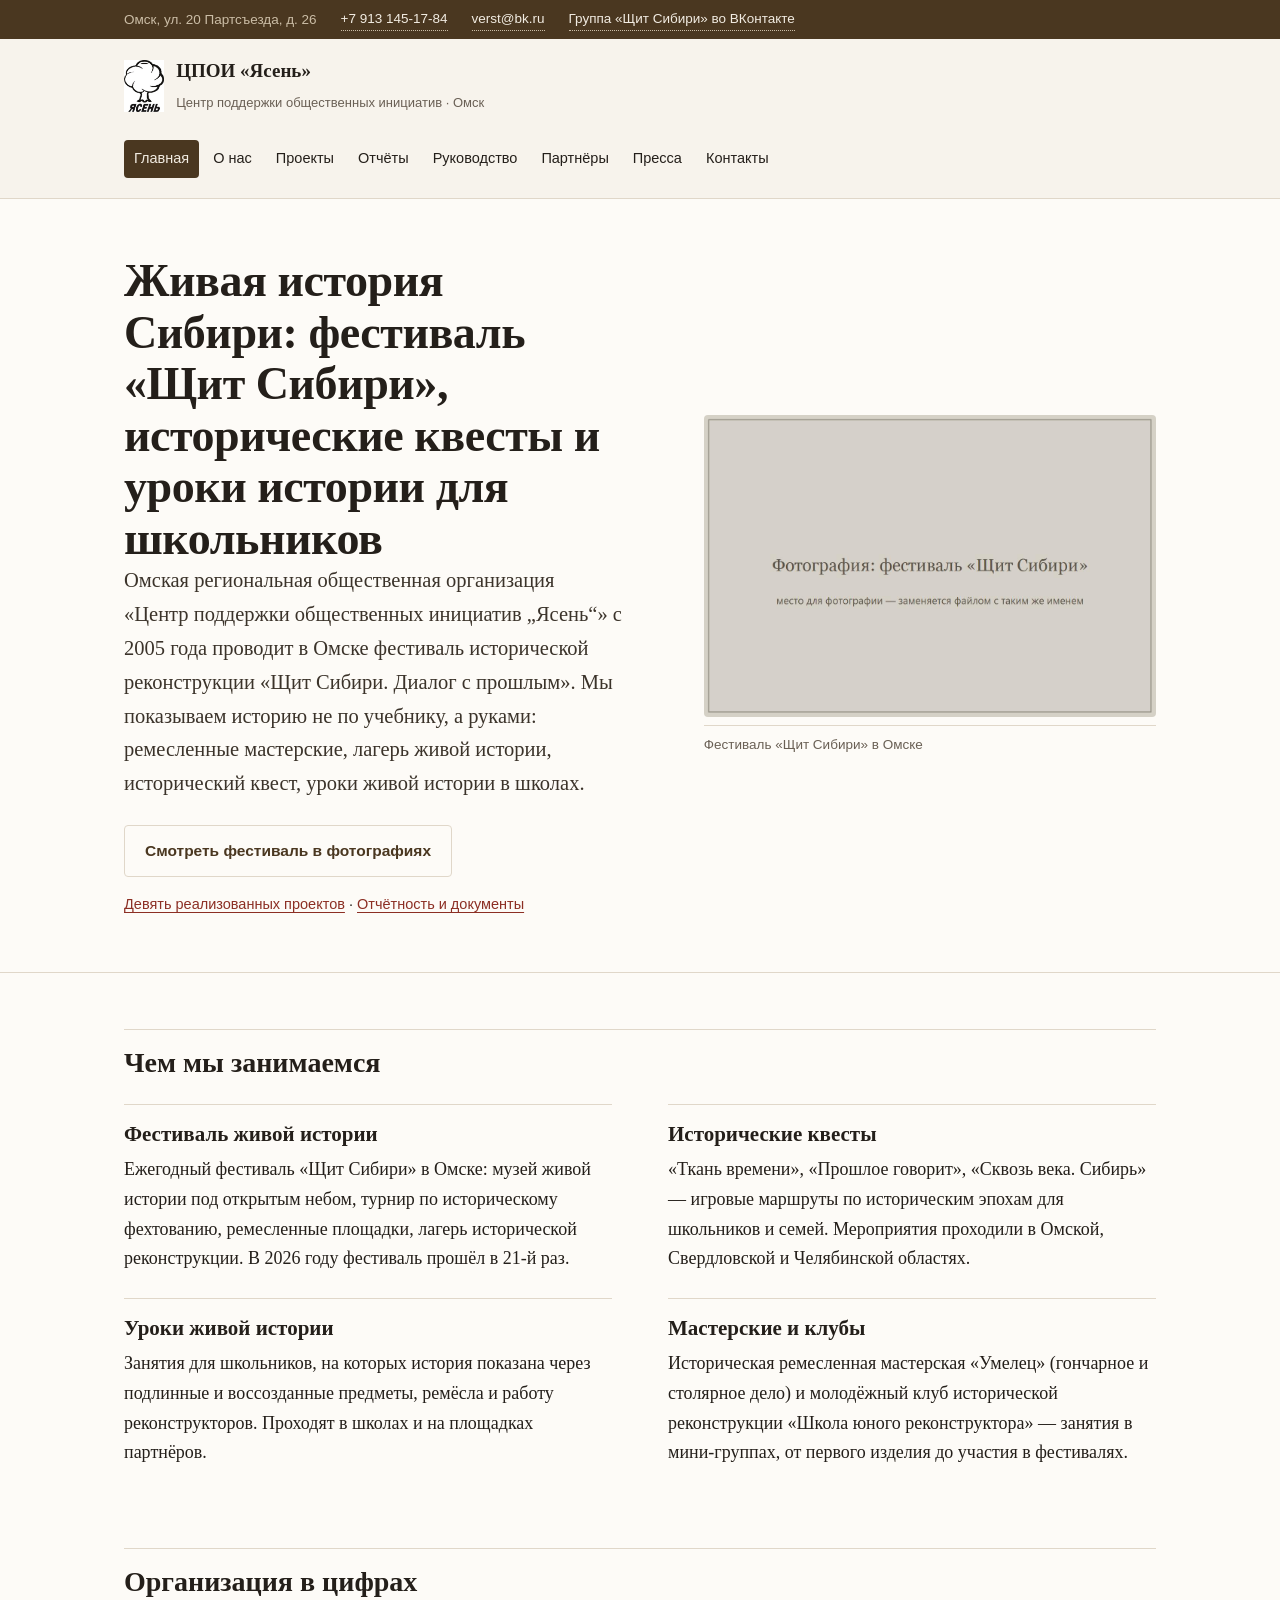
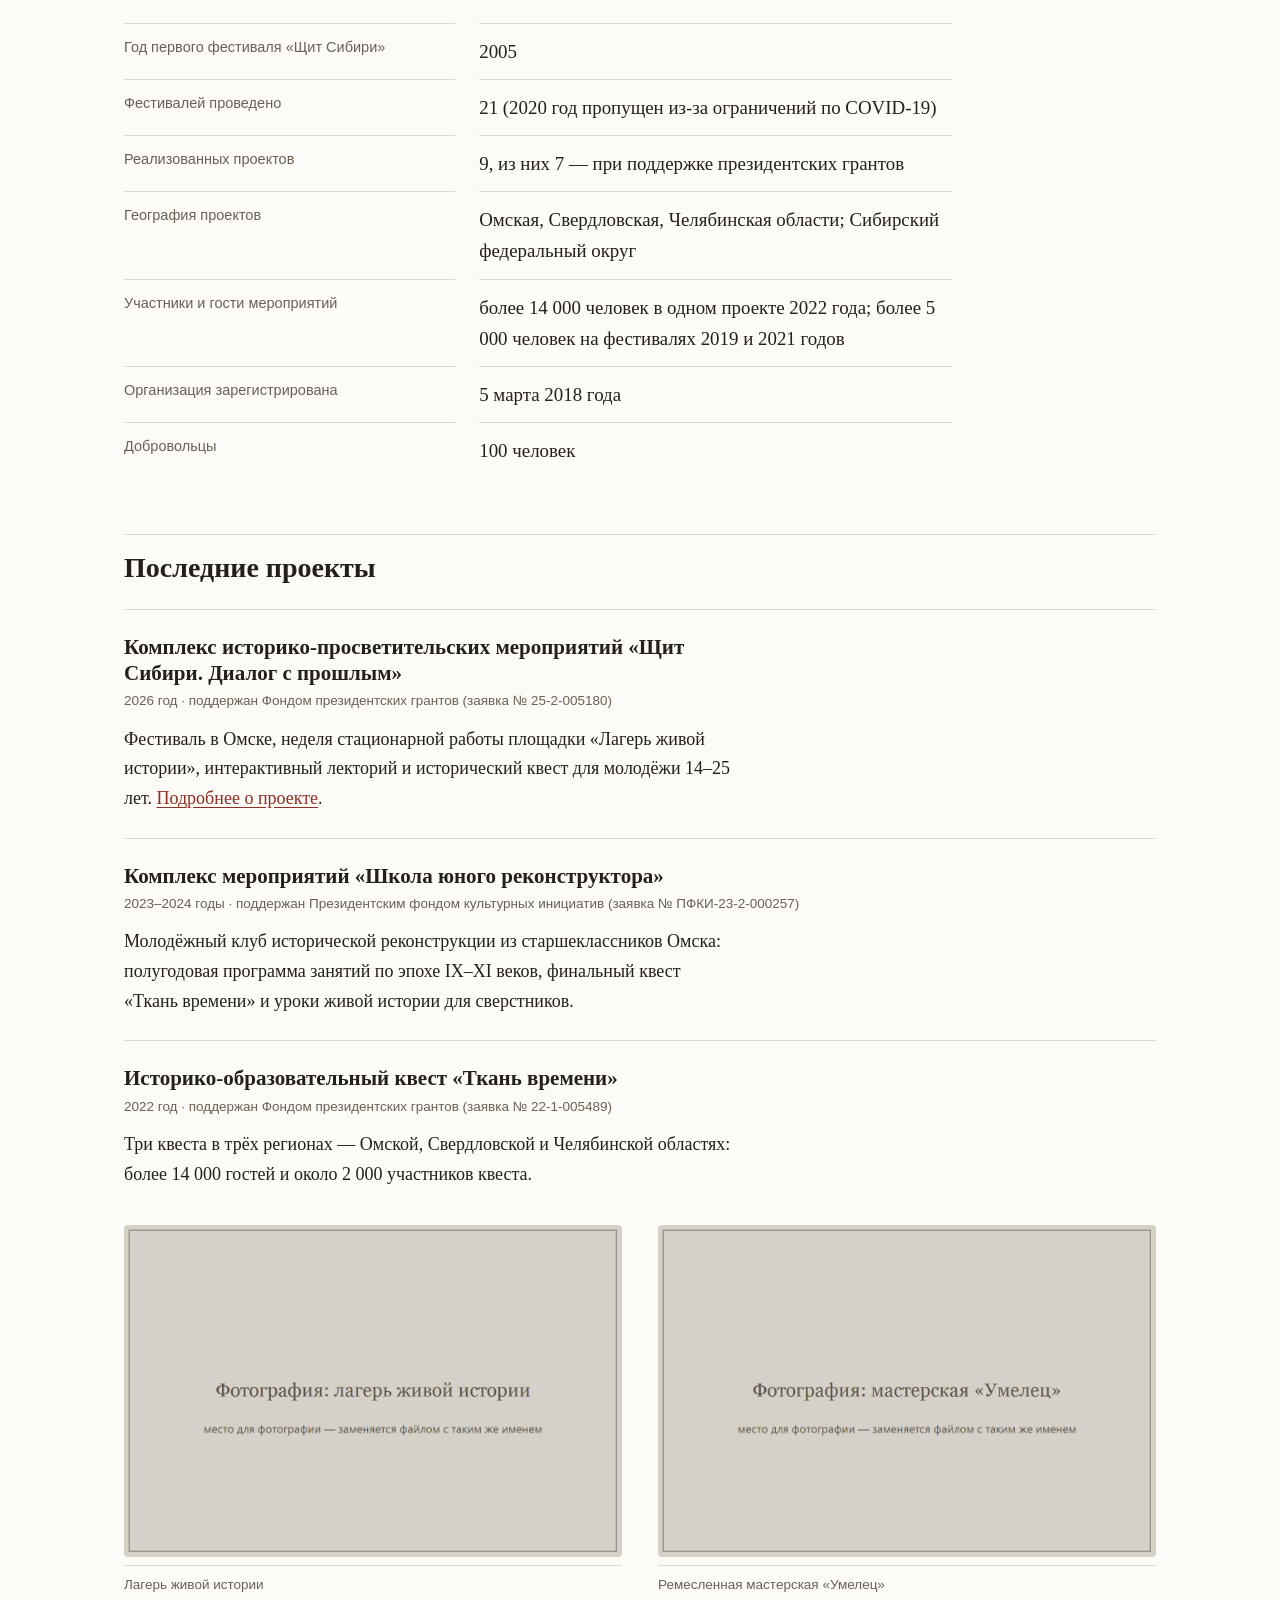
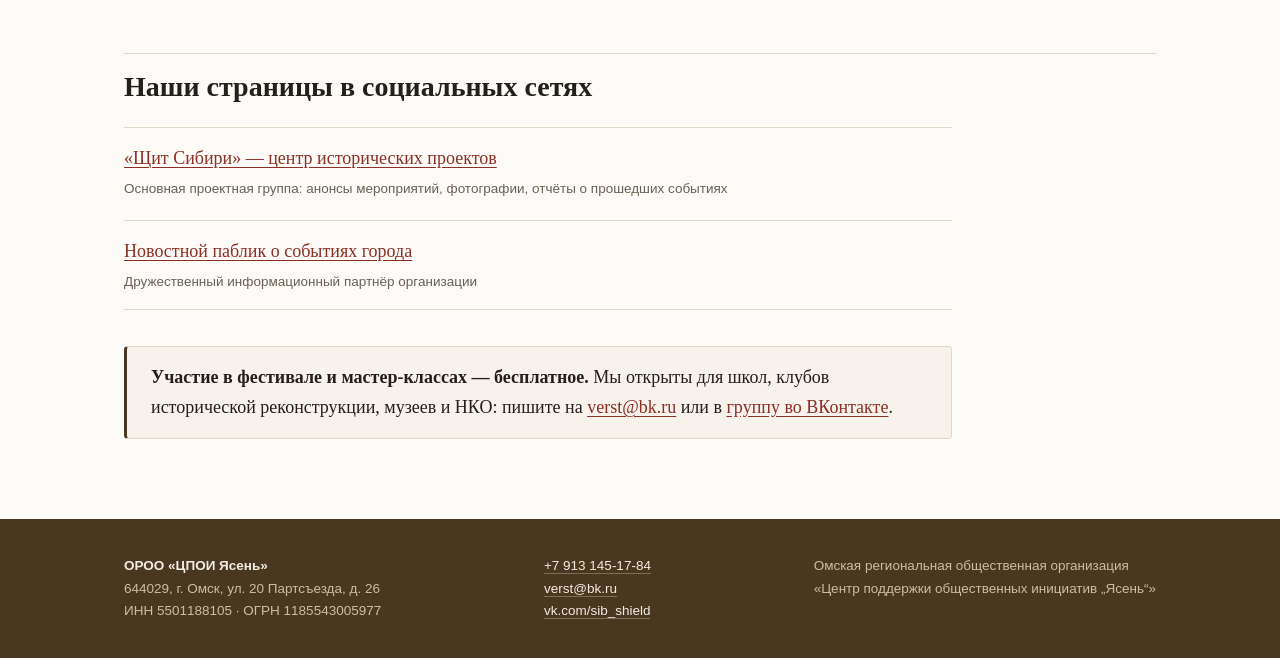
==== index.html @ 5ab06496 "Сайт по методике frontend-studio: направление «полевой дневник», снимок-вклейка с этикеткой, токены " ====
<!DOCTYPE html>
<html lang="ru">
<head>
<meta charset="utf-8">
<meta name="viewport" content="width=device-width, initial-scale=1">
<title>ОРОО «ЦПОИ Ясень» — Центр поддержки общественных инициатив, Омск</title>
<meta name="description" content="Омская региональная общественная организация «Центр поддержки общественных инициатив Ясень»: фестиваль живой истории «Щит Сибири», исторические квесты, уроки живой истории и ремесленные мастерские в Омске с 2005 года.">
<link rel="canonical" href="https://jasen55.ru/">
<meta property="og:locale" content="ru_RU">
<meta property="og:site_name" content="ОРОО «ЦПОИ Ясень»">
<meta property="og:type" content="website">
<meta property="og:url" content="https://jasen55.ru/">
<meta property="og:title" content="ОРОО «ЦПОИ Ясень» — Центр поддержки общественных инициатив, Омск">
<meta property="og:description" content="Омская региональная общественная организация «Центр поддержки общественных инициатив Ясень»: фестиваль живой истории «Щит Сибири», исторические квесты, уроки живой истории и ремесленные мастерские в Омске с 2005 года.">
<meta property="og:image" content="https://jasen55.ru/img/fest-1.jpg">
<meta property="og:image:alt" content="Фестиваль «Щит Сибири» в Омске">
<link rel="stylesheet" href="style.css">
</head>
<body>
<a class="skip" href="#content">Перейти к содержанию</a>

<div class="top">
  <div class="wrap">
    <span>Омск, ул. 20 Партсъезда, д. 26</span>
    <a href="tel:+79131451784">+7 913 145-17-84</a>
    <a href="mailto:verst@bk.ru">verst@bk.ru</a>
    <a href="https://vk.com/sib_shield">Группа «Щит Сибири» во ВКонтакте</a>
  </div>
</div>

<header class="site">
  <div class="wrap">
    <div class="brand">
      <img class="mark" src="img/logo.jpg" alt="Логотип ОРОО «ЦПОИ Ясень»" width="50" height="65">
      <div>
        <b>ЦПОИ «Ясень»</b>
        <span>Центр поддержки общественных инициатив · Омск</span>
      </div>
    </div>
    <nav class="main">
      <ul>
        <li><a href="index.html" aria-current="page">Главная</a></li>
        <li><a href="o-nas.html">О нас</a></li>
        <li><a href="proekty.html">Проекты</a></li>
        <li><a href="otchety.html">Отчёты</a></li>
        <li><a href="upravlenie.html">Руководство</a></li>
        <li><a href="partnery.html">Партнёры</a></li>
        <li><a href="pressa.html">Пресса</a></li>
        <li><a href="kontakty.html">Контакты</a></li>
      </ul>
    </nav>
  </div>
</header>

<section class="hero">
  <div class="wrap">
    <div class="hero-text">
      <h1>Живая история Сибири: фестиваль «Щит Сибири», исторические квесты и уроки истории для школьников</h1>
      <p class="lead">Омская региональная общественная организация «Центр поддержки общественных инициатив „Ясень“» с 2005 года проводит в Омске фестиваль исторической реконструкции «Щит Сибири. Диалог с прошлым». Мы показываем историю не по учебнику, а руками: ремесленные мастерские, лагерь живой истории, исторический квест, уроки живой истории в школах.</p>
      <p class="hero-actions">
        <a class="btn btn-quiet" href="https://vk.com/sib_shield">Смотреть фестиваль в фотографиях</a>
      </p>
      <p class="hero-links"><a href="proekty.html">Девять реализованных проектов</a> · <a href="otchety.html">Отчётность и документы</a></p>
    </div>
    <figure class="fig">
      <img src="img/fest-1.jpg" alt="Фестиваль «Щит Сибири» в Омске" width="1200" height="800">
      <figcaption>Фестиваль «Щит Сибири» в Омске</figcaption>
    </figure>
  </div>
</section>

<main id="content">
  <div class="wrap">

    <h2>Чем мы занимаемся</h2>
    <div class="entries">
      <div class="entry">
        <h3>Фестиваль живой истории</h3>
        <p>Ежегодный фестиваль «Щит Сибири» в Омске: музей живой истории под открытым небом, турнир по историческому фехтованию, ремесленные площадки, лагерь исторической реконструкции. В 2026 году фестиваль прошёл в 21-й раз.</p>
      </div>
      <div class="entry">
        <h3>Исторические квесты</h3>
        <p>«Ткань времени», «Прошлое говорит», «Сквозь века. Сибирь» — игровые маршруты по историческим эпохам для школьников и семей. Мероприятия проходили в Омской, Свердловской и Челябинской областях.</p>
      </div>
      <div class="entry">
        <h3>Уроки живой истории</h3>
        <p>Занятия для школьников, на которых история показана через подлинные и воссозданные предметы, ремёсла и работу реконструкторов. Проходят в школах и на площадках партнёров.</p>
      </div>
      <div class="entry">
        <h3>Мастерские и клубы</h3>
        <p>Историческая ремесленная мастерская «Умелец» (гончарное и столярное дело) и молодёжный клуб исторической реконструкции «Школа юного реконструктора» — занятия в мини-группах, от первого изделия до участия в фестивалях.</p>
      </div>
    </div>

    <h2>Организация в цифрах</h2>
    <dl class="facts">
      <dt>Год первого фестиваля «Щит Сибири»</dt><dd>2005</dd>
      <dt>Фестивалей проведено</dt><dd>21 (2020 год пропущен из-за ограничений по COVID-19)</dd>
      <dt>Реализованных проектов</dt><dd>9, из них 7 — при поддержке президентских грантов</dd>
      <dt>География проектов</dt><dd>Омская, Свердловская, Челябинская области; Сибирский федеральный округ</dd>
      <dt>Участники и гости мероприятий</dt><dd>более 14 000 человек в одном проекте 2022 года; более 5 000 человек на фестивалях 2019 и 2021 годов</dd>
      <dt>Организация зарегистрирована</dt><dd>5 марта 2018 года</dd>
      <dt>Добровольцы</dt><dd>100 человек</dd>
    </dl>

    <h2>Последние проекты</h2>

    <div class="project">
      <h3>Комплекс историко-просветительских мероприятий «Щит Сибири. Диалог с прошлым»</h3>
      <div class="meta">2026 год · поддержан Фондом президентских грантов (заявка № 25-2-005180)</div>
      <p>Фестиваль в Омске, неделя стационарной работы площадки «Лагерь живой истории», интерактивный лекторий и исторический квест для молодёжи 14–25 лет. <a href="proekty.html">Подробнее о проекте</a>.</p>
    </div>

    <div class="project">
      <h3>Комплекс мероприятий «Школа юного реконструктора»</h3>
      <div class="meta">2023–2024 годы · поддержан Президентским фондом культурных инициатив (заявка № ПФКИ-23-2-000257)</div>
      <p>Молодёжный клуб исторической реконструкции из старшеклассников Омска: полугодовая программа занятий по эпохе IX–XI веков, финальный квест «Ткань времени» и уроки живой истории для сверстников.</p>
    </div>

    <div class="project">
      <h3>Историко-образовательный квест «Ткань времени»</h3>
      <div class="meta">2022 год · поддержан Фондом президентских грантов (заявка № 22-1-005489)</div>
      <p>Три квеста в трёх регионах — Омской, Свердловской и Челябинской областях: более 14 000 гостей и около 2 000 участников квеста.</p>
    </div>

    <div class="strip">
      <figure class="fig">
        <img src="img/lager.jpg" alt="Лагерь живой истории" width="1200" height="800">
        <figcaption>Лагерь живой истории</figcaption>
      </figure>
      <figure class="fig">
        <img src="img/master.jpg" alt="Ремесленная мастерская «Умелец»" width="1200" height="800">
        <figcaption>Ремесленная мастерская «Умелец»</figcaption>
      </figure>
    </div>

    <h2>Наши страницы в социальных сетях</h2>
    <ul class="links">
      <li><a href="https://vk.com/sib_shield">«Щит Сибири» — центр исторических проектов</a><span class="src">Основная проектная группа: анонсы мероприятий, фотографии, отчёты о прошедших событиях</span></li>
      <li><a href="https://vk.com/hobbyomsk">Новостной паблик о событиях города</a><span class="src">Дружественный информационный партнёр организации</span></li>
    </ul>

    <div class="note">
      <b>Участие в фестивале и мастер-классах — бесплатное.</b> Мы открыты для школ, клубов исторической реконструкции, музеев и НКО: пишите на <a href="mailto:verst@bk.ru">verst@bk.ru</a> или в <a href="https://vk.com/sib_shield">группу во ВКонтакте</a>.
    </div>

  </div>
</main>

<footer class="site">
  <div class="wrap">
    <div>
      <b>ОРОО «ЦПОИ Ясень»</b><br>
      644029, г. Омск, ул. 20 Партсъезда, д. 26<br>
      ИНН 5501188105 · ОГРН 1185543005977
    </div>
    <div>
      <a href="tel:+79131451784">+7 913 145-17-84</a><br>
      <a href="mailto:verst@bk.ru">verst@bk.ru</a><br>
      <a href="https://vk.com/sib_shield">vk.com/sib_shield</a>
    </div>
    <div class="small">
      Омская региональная общественная организация<br>
      «Центр поддержки общественных инициатив „Ясень“»
    </div>
  </div>
</footer>

</body>
</html>
---- style.css ----
/* ОРОО «ЦПОИ «Ясень» — jasen_2. Система: «полевой дневник».
   Без внешних библиотек, шрифтов и JavaScript. Токены названы по роли, не по цвету. */

:root {
  /* цвет — по роли */
  --color-text: #241f1a;
  --color-text-muted: #6a6055;
  --color-surface: #fdfbf7;
  --color-surface-alt: #f7f3ec;
  --color-line: #e0d7c9;
  --color-action: #4a3720;
  --color-action-hover: #3a2b19;
  --color-accent: #8c2f24;
  --color-focus: #8c2f24;
  --color-on-dark: #f2ece2;
  --color-on-dark-muted: #cbbda6;

  /* шкала отступов */
  --space-1: 4px;
  --space-2: 8px;
  --space-3: 12px;
  --space-4: 16px;
  --space-5: 24px;
  --space-6: 36px;
  --space-7: 56px;
  --space-8: 80px;

  /* прочее */
  --measure: 34em;            /* узкая колонка текста, около 68 знаков */
  --wide: 46em;               /* колонка для списков и колонки фактов */
  --wrap: 1080px;
  --radius: 4px;
  --hairline: 1px solid var(--color-line);
  --font-text: "PT Serif", Georgia, "Times New Roman", serif;
  --font-ui: "Segoe UI", Tahoma, sans-serif;
}

* { box-sizing: border-box; }

html { scroll-behavior: smooth; }

body {
  margin: 0;
  font-family: var(--font-text);
  font-size: clamp(16.5px, 0.45vw + 15px, 18px);
  line-height: 1.65;
  color: var(--color-text);
  background: var(--color-surface-alt);
  -webkit-text-size-adjust: 100%;
}

img { max-width: 100%; height: auto; display: block; }

a { color: var(--color-accent); text-underline-offset: 3px; }

h1, h2, h3 { color: var(--color-text); margin: 0; }
h1 { font-size: clamp(28px, 3.2vw + 16px, 46px); letter-spacing: -0.01em; line-height: 1.12; }
h2 { font-size: clamp(21px, 1.5vw + 15px, 28px); line-height: 1.2; }
h3 { font-size: clamp(18px, 0.8vw + 14px, 21px); line-height: 1.25; }

p { margin: 0 0 var(--space-4); }
ul, ol { margin: 0 0 var(--space-4); padding-left: var(--space-5); }
li { margin-bottom: var(--space-1); }

main p, main ul, main ol, .hero .lead { max-width: var(--measure); }

.wrap { max-width: var(--wrap); margin: 0 auto; padding: 0 var(--space-5); }

/* ── полоса контактов ─────────────────────────────────────────────── */
.top {
  background: var(--color-action);
  color: var(--color-on-dark-muted);
  font-family: var(--font-ui);
  font-size: 13.5px;
}
.top .wrap { display: flex; flex-wrap: wrap; align-items: center; gap: var(--space-1) var(--space-5); padding-top: var(--space-2); padding-bottom: var(--space-2); }
.top a { color: var(--color-on-dark); text-decoration: none; border-bottom: 1px dotted var(--color-on-dark-muted); }

/* ── шапка ────────────────────────────────────────────────────────── */
header.site { background: var(--color-surface-alt); border-bottom: var(--hairline); }
header.site .wrap {
  display: flex; align-items: center; justify-content: space-between;
  gap: var(--space-5); flex-wrap: wrap;
  padding-top: var(--space-4); padding-bottom: var(--space-4);
}
.brand { display: flex; align-items: center; gap: var(--space-3); }
.brand .mark { height: 52px; width: auto; flex: 0 0 auto; }
.brand b { display: block; font-size: 19px; }
.brand span { font-family: var(--font-ui); font-size: 13px; color: var(--color-text-muted); }

nav.main { font-family: var(--font-ui); }
nav.main ul { list-style: none; display: flex; flex-wrap: wrap; gap: var(--space-1); margin: 0; padding: 0; }
nav.main a {
  display: block; padding: 7px 10px; border-radius: var(--radius);
  font-size: 14.5px; color: var(--color-text); text-decoration: none;
}
nav.main a:hover { background: #ece4d7; }
nav.main a[aria-current="page"] { background: var(--color-action); color: var(--color-on-dark); }

/* ── первый экран ─────────────────────────────────────────────────── */
.hero { background: var(--color-surface); border-bottom: var(--hairline); }
.hero .wrap {
  display: grid; gap: var(--space-6);
  padding-top: var(--space-7); padding-bottom: var(--space-7);
}
.hero .lead { font-size: clamp(17.5px, 0.7vw + 15px, 20.5px); color: #3b332a; }
@media (min-width: 860px) {
  .hero .wrap { grid-template-columns: minmax(0, 1.05fr) minmax(0, 0.95fr); align-items: center; gap: var(--space-8); }
}
.hero-actions { display: flex; flex-wrap: wrap; gap: var(--space-3); margin: var(--space-5) 0 var(--space-4); }
.hero-links { font-family: var(--font-ui); font-size: 14.5px; margin: 0; }

/* ── содержимое ───────────────────────────────────────────────────── */
main { background: var(--color-surface); }
main .wrap { padding-top: var(--space-7); padding-bottom: var(--space-8); }
main h2 { border-top: var(--hairline); padding-top: var(--space-4); margin: var(--space-7) 0 var(--space-5); }
main h2:first-child { margin-top: 0; }

/* ── снимок-вклейка с этикеткой: выразительный приём системы ──────── */
.fig { margin: 0; }
.fig img { border-radius: var(--radius); }
.fig figcaption {
  margin-top: var(--space-2); padding-top: var(--space-2);
  border-top: var(--hairline);
  font-family: var(--font-ui); font-size: 13.5px; color: var(--color-text-muted);
}
.strip { display: grid; gap: var(--space-5); margin: var(--space-6) 0 0; }
@media (min-width: 700px) { .strip { grid-template-columns: 1fr 1fr; gap: var(--space-6); } }

/* ── направления работы: плотный список, а не карточки ────────────── */
.entries { display: grid; gap: 0; }
@media (min-width: 760px) { .entries { grid-template-columns: 1fr 1fr; column-gap: var(--space-7); } }
.entry { padding: var(--space-4) 0 var(--space-5); border-top: var(--hairline); }
.entry h3 { margin-bottom: var(--space-2); }
.entry p { margin: 0; }

/* ── колонка фактов: список определений, а не таблица ─────────────── */
.facts { margin: var(--space-5) 0 0; max-width: var(--wide); }
.facts dt {
  padding: var(--space-3) 0 var(--space-1); border-top: var(--hairline);
  font-family: var(--font-ui); font-size: 14.5px; color: var(--color-text-muted);
}
.facts dd {
  margin: 0; padding: 0 0 var(--space-3);
  font-variant-numeric: tabular-nums; font-size: 1.05em;
}
@media (min-width: 700px) {
  .facts { display: grid; grid-template-columns: minmax(210px, 40%) 1fr; column-gap: var(--space-5); }
  .facts dt, .facts dd { padding: var(--space-3) 0; }
  .facts dd { border-top: var(--hairline); }
}

/* ── проекты ──────────────────────────────────────────────────────── */
.project { padding-top: var(--space-5); margin-top: var(--space-5); border-top: var(--hairline); }
.project h3 { margin-bottom: var(--space-1); max-width: 30em; }
.project .meta {
  font-family: var(--font-ui); font-size: 13.5px; color: var(--color-text-muted);
  margin-bottom: var(--space-3);
}
.project p { margin-bottom: 0; }

/* ── списки ссылок ────────────────────────────────────────────────── */
.links { list-style: none; padding: 0; margin: var(--space-5) 0 0; max-width: var(--wide); }
.links li { padding: var(--space-4) 0; border-top: var(--hairline); }
.links li:last-child { border-bottom: var(--hairline); }
.links a { text-decoration-thickness: 1px; }
.links .src {
  display: block; margin-top: var(--space-1);
  font-family: var(--font-ui); font-size: 13.5px; color: var(--color-text-muted);
}

/* ── галерея на «Проектах» ────────────────────────────────────────── */
.gallery { display: grid; gap: var(--space-5); margin: var(--space-5) 0 0; }
@media (min-width: 700px) { .gallery { grid-template-columns: 1fr 1fr; } }
@media (min-width: 1000px) { .gallery { grid-template-columns: repeat(3, 1fr); } }
.gallery figure { margin: 0; }
.gallery img { border-radius: var(--radius); }
.gallery figcaption {
  margin-top: var(--space-2); padding-top: var(--space-2); border-top: var(--hairline);
  font-family: var(--font-ui); font-size: 13.5px; color: var(--color-text-muted);
}

/* ── выделение ────────────────────────────────────────────────────── */
.note {
  max-width: var(--wide); margin: var(--space-6) 0 0;
  padding: var(--space-4) var(--space-5);
  background: var(--color-surface-alt);
  border: var(--hairline); border-left: 3px solid var(--color-action);
  border-radius: var(--radius);
}
.note p:last-child { margin-bottom: 0; }

/* ── подвал ───────────────────────────────────────────────────────── */
footer.site {
  background: var(--color-action); color: var(--color-on-dark-muted);
  font-family: var(--font-ui); font-size: 13.5px;
}
footer.site .wrap {
  display: flex; flex-wrap: wrap; gap: var(--space-6); justify-content: space-between;
  padding-top: var(--space-6); padding-bottom: var(--space-6);
}
footer.site b { color: var(--color-on-dark); }
footer.site a { color: var(--color-on-dark); text-decoration: none; border-bottom: 1px solid rgba(242,236,226,.3); }

/* ── доступность ──────────────────────────────────────────────────── */
.skip {
  position: absolute; left: -9999px; top: 0; z-index: 20;
  background: var(--color-surface); color: var(--color-text);
  padding: var(--space-3) var(--space-4); font-family: var(--font-ui);
}
.skip:focus { left: var(--space-2); top: var(--space-2); }

:focus-visible { outline: 3px solid var(--color-focus); outline-offset: 2px; }
.top :focus-visible, footer.site :focus-visible { outline-color: var(--color-on-dark); }
nav.main a:focus-visible { outline-offset: 0; }

/* ── кнопка ───────────────────────────────────────────────────────── */
.btn {
  display: inline-block; padding: 12px 20px; border-radius: var(--radius);
  background: var(--color-action); color: var(--color-on-dark);
  text-decoration: none; font-family: var(--font-ui); font-size: 15.5px; font-weight: 600;
}
.btn:hover { background: var(--color-action-hover); }
.btn-quiet { background: transparent; color: var(--color-action); border: 1px solid var(--color-line); }
.btn-quiet:hover { background: #ece4d7; border-color: var(--color-text-muted); }

/* ── узкий экран ──────────────────────────────────────────────────── */
@media (max-width: 700px) {
  .brand .mark { height: 44px; }
  nav.main a { padding: 6px 8px; font-size: 14px; }
  .facts dt { padding-bottom: 2px; }
  .facts dd { padding-top: 0; }
}

/* ── движение — только если пользователь его не отключил ──────────── */
@media (prefers-reduced-motion: reduce) {
  html { scroll-behavior: auto; }
  *, *::before, *::after { animation-duration: .001ms !important; transition-duration: .001ms !important; }
}
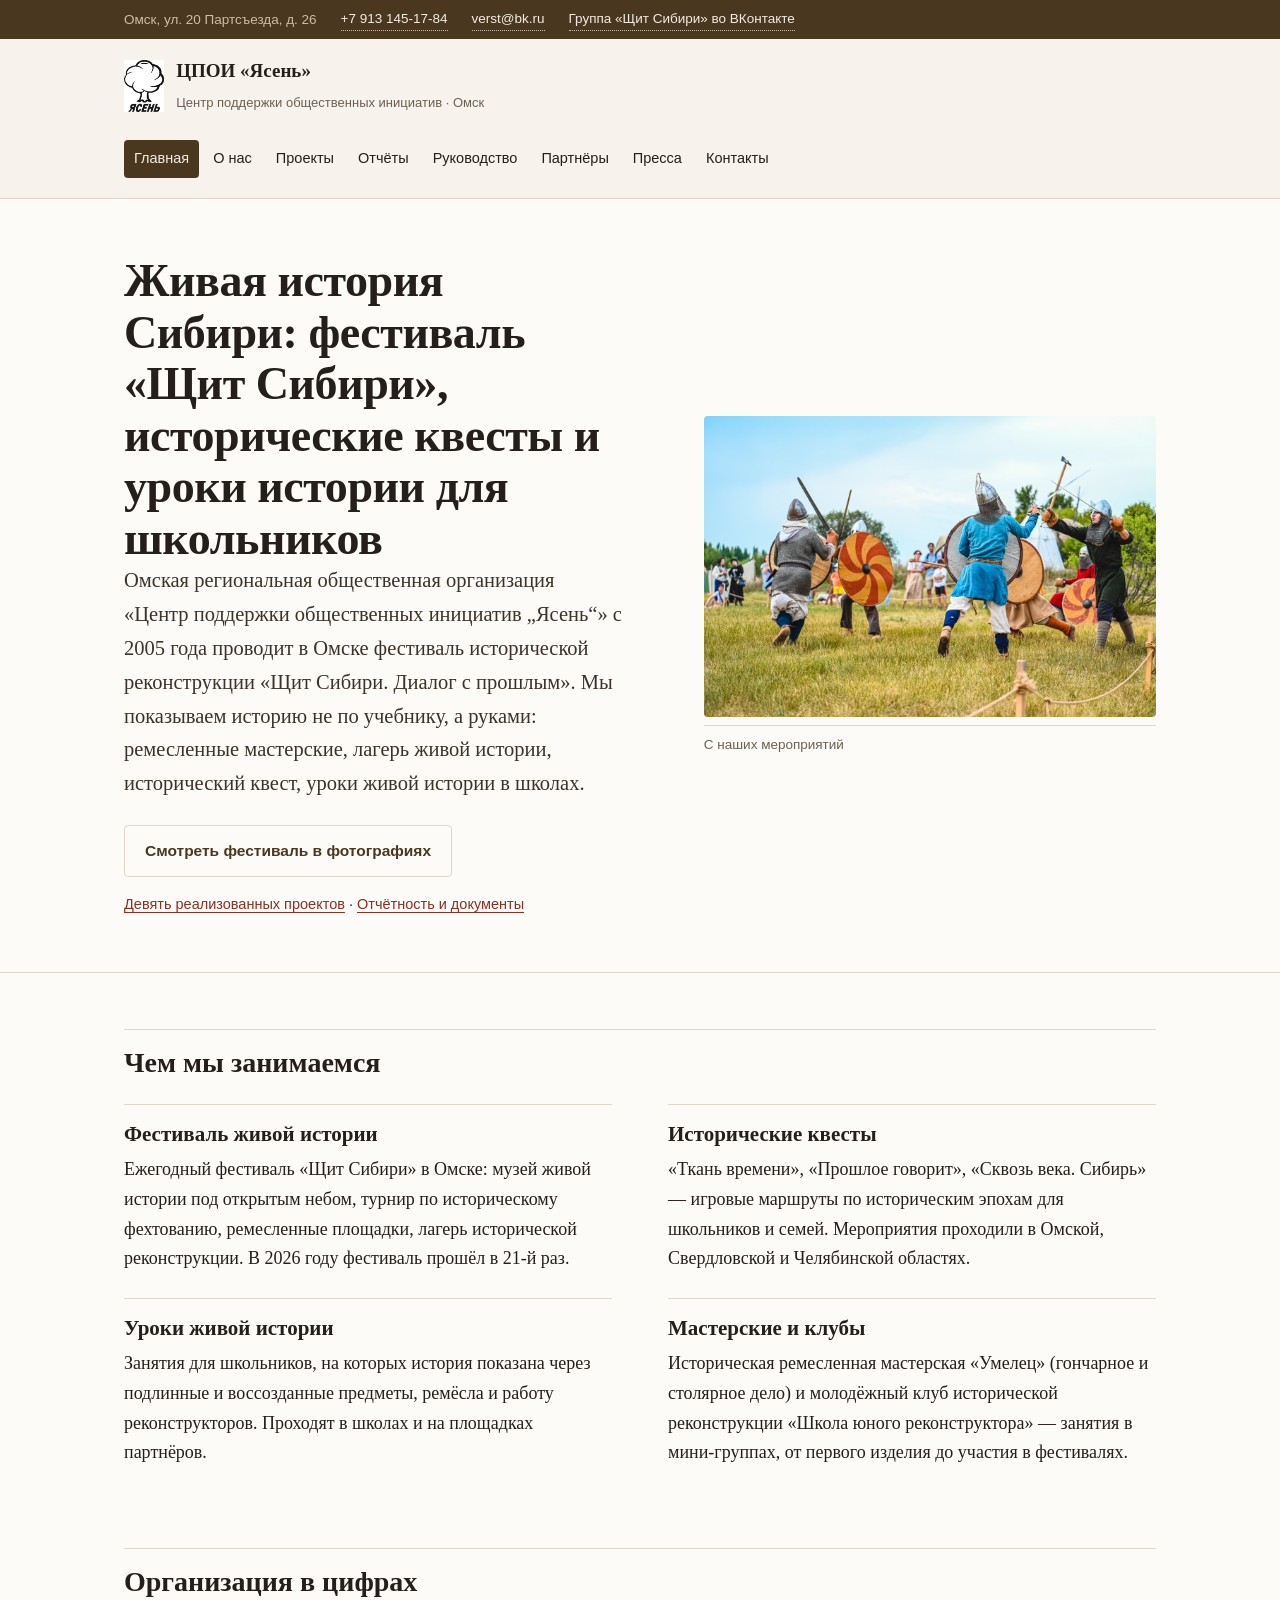
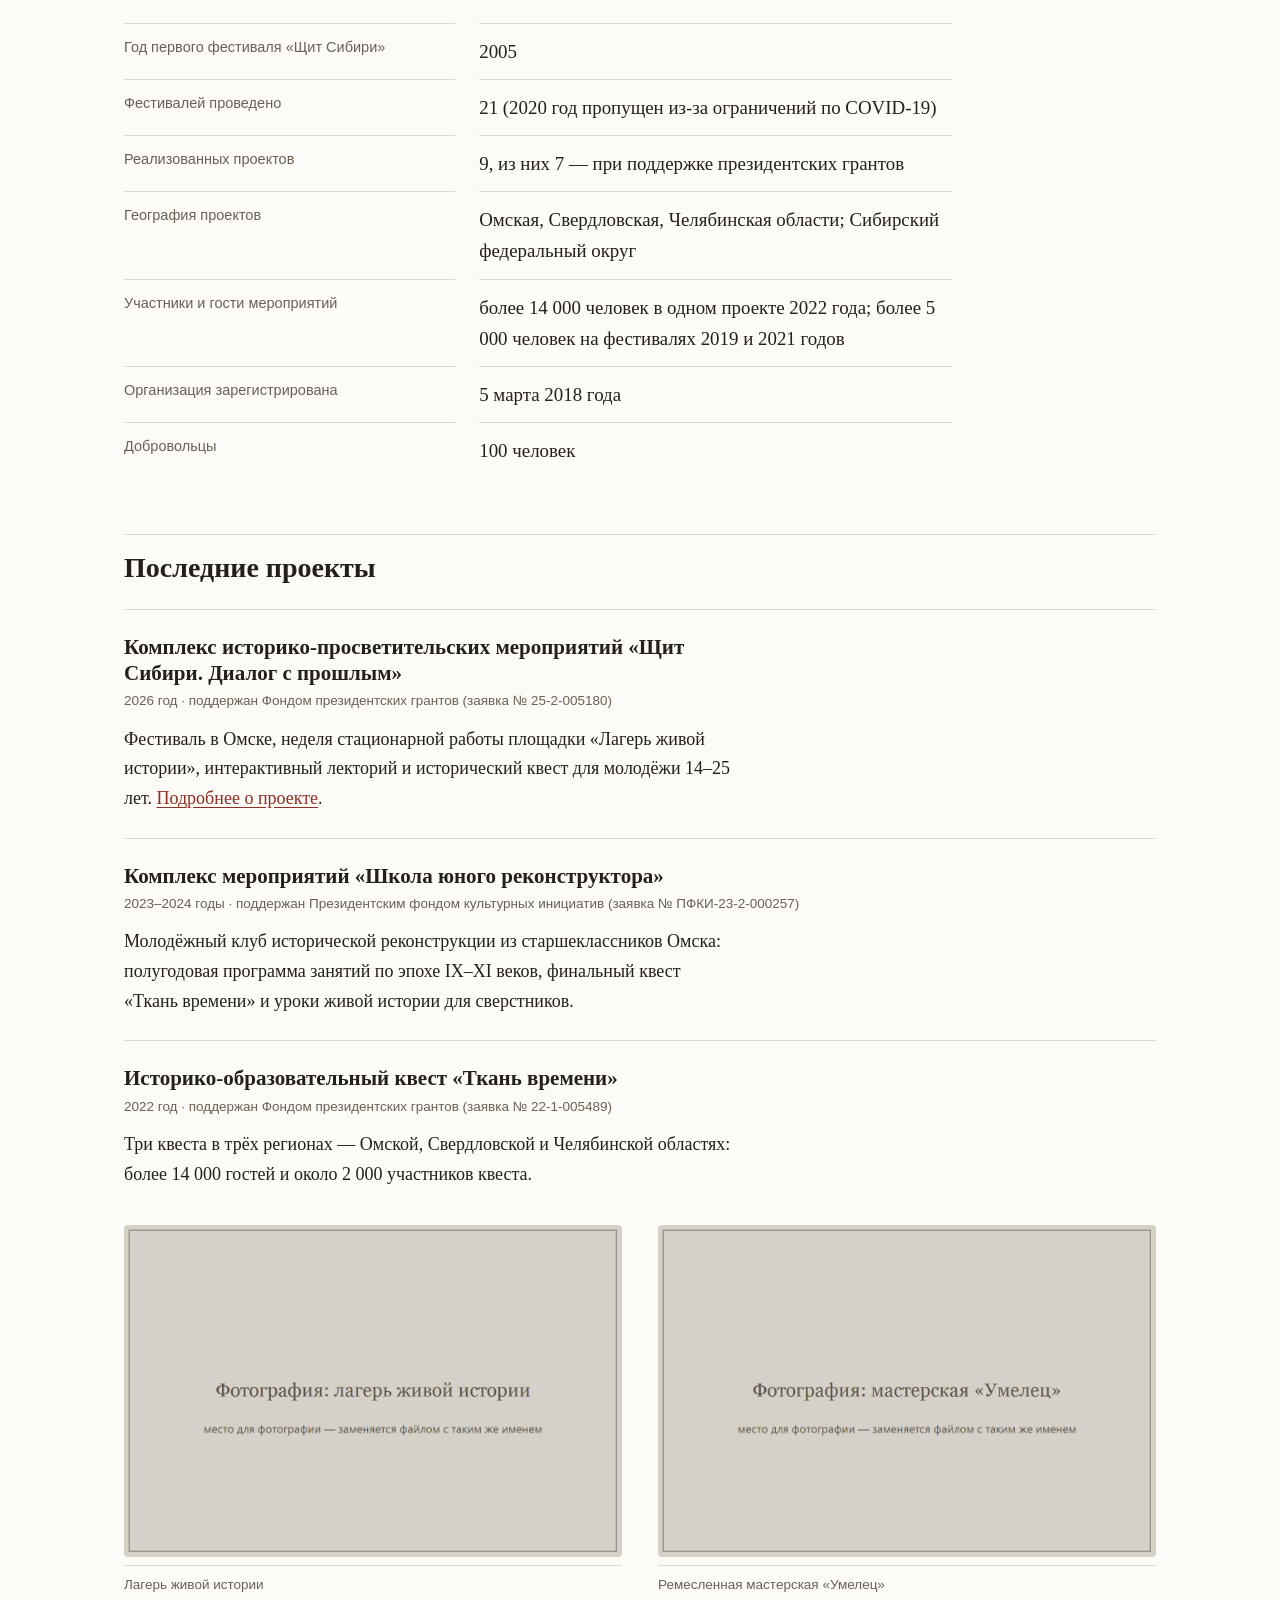
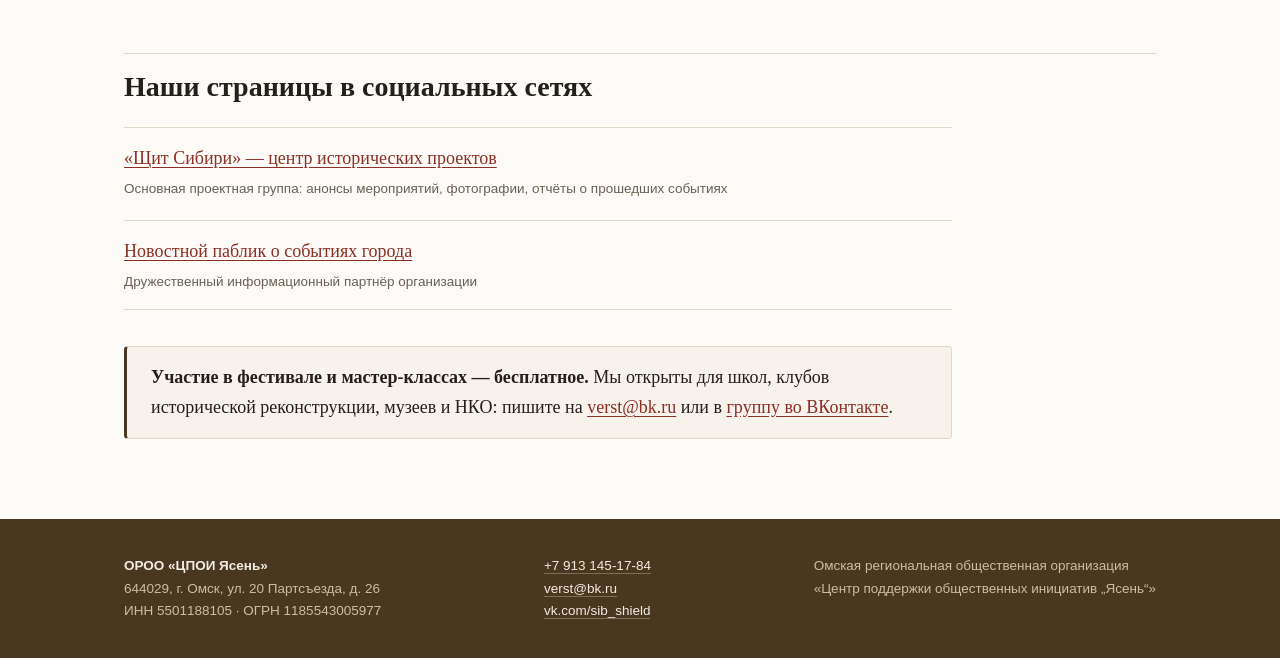
==== commit 736e4a11: "Добавлены фотографии с мероприятий и афиши из группы ВКонтакте: снимок на первый экран главной, афиш" ====
--- a/index.html
+++ b/index.html
@@ -63,8 +63,8 @@
       <p class="hero-links"><a href="proekty.html">Девять реализованных проектов</a> · <a href="otchety.html">Отчётность и документы</a></p>
     </div>
     <figure class="fig">
-      <img src="img/fest-1.jpg" alt="Фестиваль «Щит Сибири» в Омске" width="1200" height="800">
-      <figcaption>Фестиваль «Щит Сибири» в Омске</figcaption>
+      <img src="img/main.jpg" alt="С наших мероприятий" width="640" height="426">
+      <figcaption>С наших мероприятий</figcaption>
     </figure>
   </div>
 </section>
--- a/style.css
+++ b/style.css
@@ -126,6 +126,8 @@
 }
 .strip { display: grid; gap: var(--space-5); margin: var(--space-6) 0 0; }
 @media (min-width: 700px) { .strip { grid-template-columns: 1fr 1fr; gap: var(--space-6); } }
+.strip-one { max-width: 360px; }
+@media (min-width: 700px) { .strip-one { grid-template-columns: minmax(0, 1fr); } }
 
 /* ── направления работы: плотный список, а не карточки ────────────── */
 .entries { display: grid; gap: 0; }
